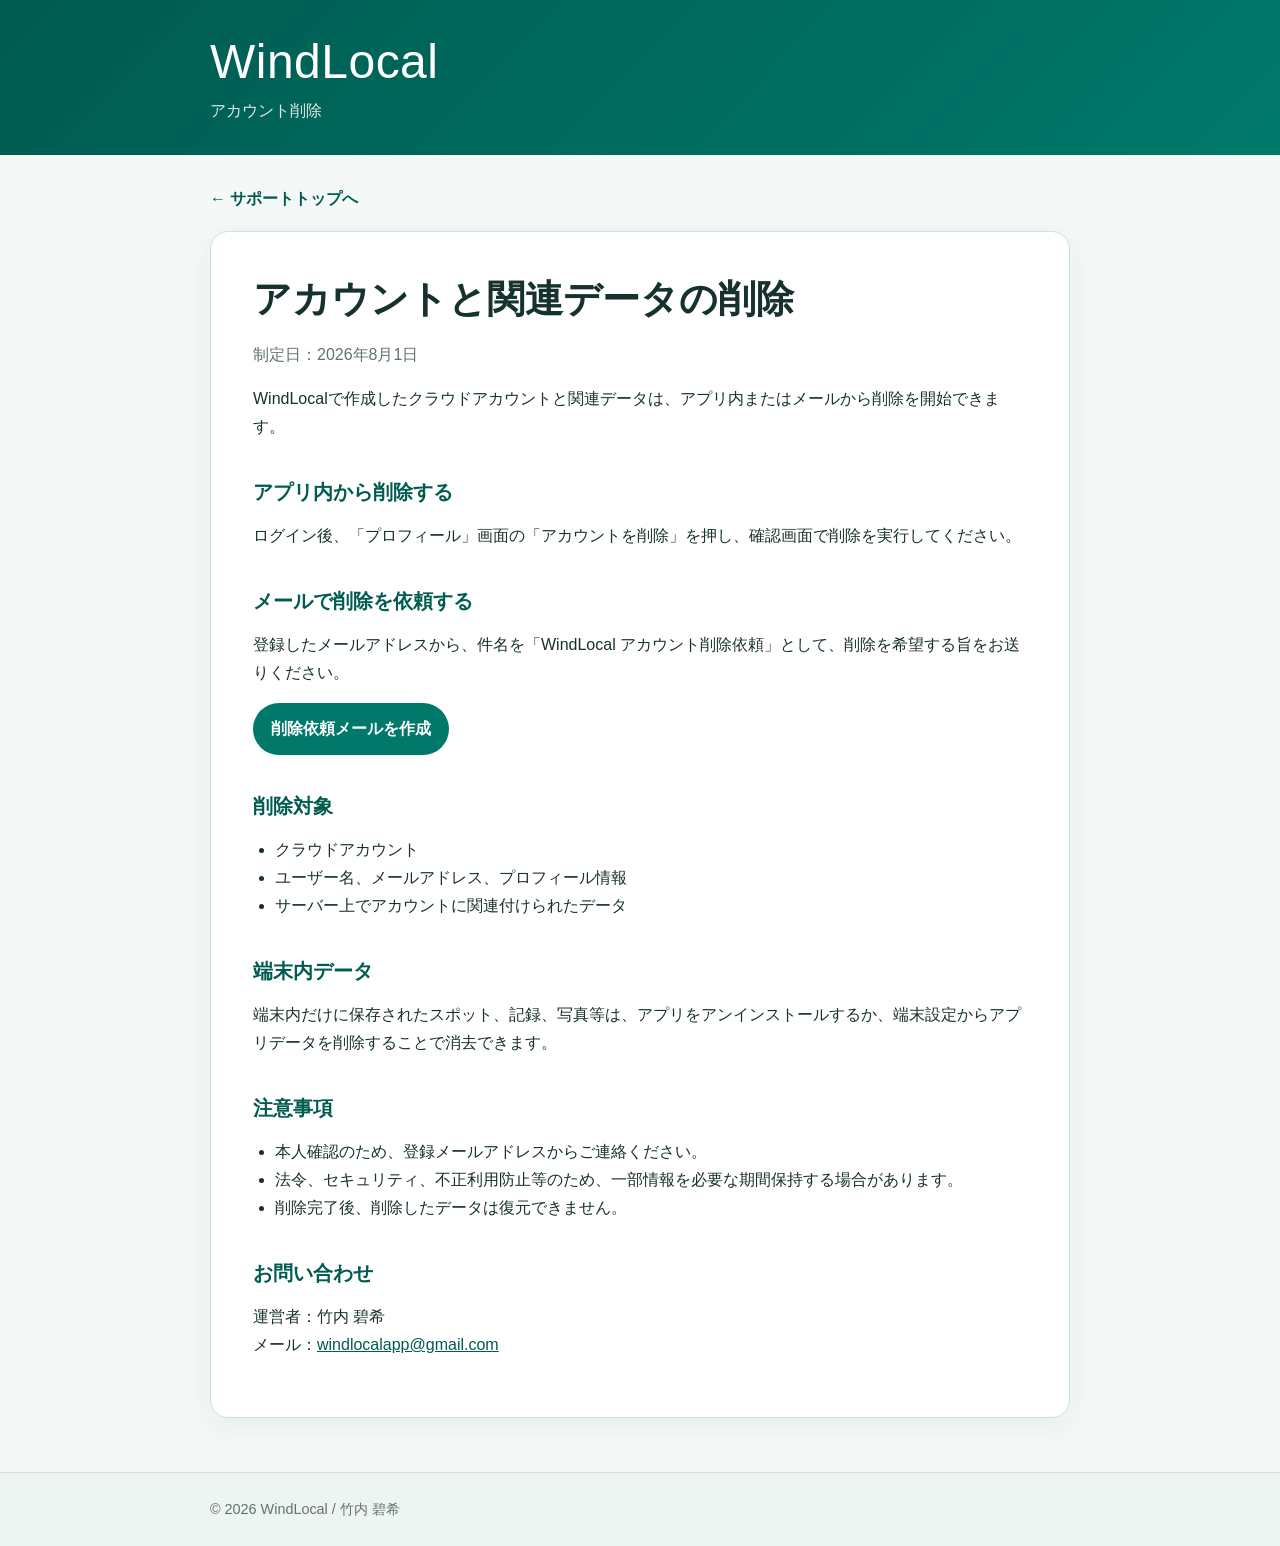
==== account-deletion/index.html @ b8f4931d "Publish WindLocal support pages" ====
<!doctype html>
<html lang="ja">
<head>
  <meta charset="utf-8">
  <meta name="viewport" content="width=device-width, initial-scale=1">
  <title>アカウント削除 | WindLocal</title>
  <link rel="stylesheet" href="../assets/style.css">
</head>
<body>
  <header class="site-header"><div class="header-inner"><p class="brand">WindLocal</p><p class="tagline">アカウント削除</p></div></header>
  <main class="content">
    <a class="back-link" href="../">← サポートトップへ</a>
    <article class="panel">
      <h1>アカウントと関連データの削除</h1>
      <p class="meta">制定日：2026年8月1日</p>
      <p>WindLocalで作成したクラウドアカウントと関連データは、アプリ内またはメールから削除を開始できます。</p>
      <h2>アプリ内から削除する</h2>
      <p>ログイン後、「プロフィール」画面の「アカウントを削除」を押し、確認画面で削除を実行してください。</p>
      <h2>メールで削除を依頼する</h2>
      <p>登録したメールアドレスから、件名を「WindLocal アカウント削除依頼」として、削除を希望する旨をお送りください。</p>
      <p><a class="button" href="mailto:windlocalapp@gmail.com?subject=WindLocal%20%E3%82%A2%E3%82%AB%E3%82%A6%E3%83%B3%E3%83%88%E5%89%8A%E9%99%A4%E4%BE%9D%E9%A0%BC">削除依頼メールを作成</a></p>
      <h2>削除対象</h2>
      <ul>
        <li>クラウドアカウント</li>
        <li>ユーザー名、メールアドレス、プロフィール情報</li>
        <li>サーバー上でアカウントに関連付けられたデータ</li>
      </ul>
      <h2>端末内データ</h2>
      <p>端末内だけに保存されたスポット、記録、写真等は、アプリをアンインストールするか、端末設定からアプリデータを削除することで消去できます。</p>
      <h2>注意事項</h2>
      <ul>
        <li>本人確認のため、登録メールアドレスからご連絡ください。</li>
        <li>法令、セキュリティ、不正利用防止等のため、一部情報を必要な期間保持する場合があります。</li>
        <li>削除完了後、削除したデータは復元できません。</li>
      </ul>
      <h2>お問い合わせ</h2>
      <p>運営者：竹内 碧希<br>メール：<a href="mailto:windlocalapp@gmail.com">windlocalapp@gmail.com</a></p>
    </article>
  </main>
  <footer class="site-footer"><div class="footer-inner">© 2026 WindLocal / 竹内 碧希</div></footer>
</body>
</html>
---- assets/style.css ----
:root {
  color-scheme: light;
  --brand: #00796b;
  --brand-dark: #005b50;
  --brand-soft: #e0f2f1;
  --ink: #17312e;
  --muted: #60736f;
  --line: #cfe1dd;
  --surface: #ffffff;
  --background: #f4f9f8;
}

* {
  box-sizing: border-box;
}

body {
  margin: 0;
  color: var(--ink);
  background: var(--background);
  font-family: -apple-system, BlinkMacSystemFont, "Hiragino Sans", "Yu Gothic", sans-serif;
  line-height: 1.75;
}

a {
  color: var(--brand-dark);
}

.site-header {
  background: linear-gradient(135deg, var(--brand-dark), var(--brand));
  color: #fff;
}

.header-inner,
.content,
.footer-inner {
  width: min(100% - 32px, 860px);
  margin: 0 auto;
}

.header-inner {
  padding: 34px 0 30px;
}

.brand {
  margin: 0;
  color: #fff;
  font-size: clamp(2rem, 7vw, 3rem);
  line-height: 1.15;
  letter-spacing: 0.01em;
}

.tagline {
  margin: 8px 0 0;
  color: rgba(255, 255, 255, 0.88);
}

.content {
  padding: 30px 0 54px;
}

.panel,
.card {
  border: 1px solid var(--line);
  border-radius: 18px;
  background: var(--surface);
  box-shadow: 0 8px 30px rgba(23, 49, 46, 0.06);
}

.panel {
  padding: clamp(22px, 5vw, 42px);
}

.lead {
  margin: 0 0 26px;
  color: var(--muted);
  font-size: 1.05rem;
}

.cards {
  display: grid;
  grid-template-columns: repeat(3, minmax(0, 1fr));
  gap: 14px;
  margin: 24px 0;
}

.card {
  display: block;
  padding: 20px;
  color: var(--ink);
  text-decoration: none;
  transition: transform 150ms ease, border-color 150ms ease;
}

.card:hover,
.card:focus-visible {
  border-color: var(--brand);
  transform: translateY(-2px);
}

.card strong {
  display: block;
  margin-bottom: 6px;
  color: var(--brand-dark);
}

.card span {
  color: var(--muted);
  font-size: 0.92rem;
}

.back-link {
  display: inline-block;
  margin-bottom: 18px;
  font-weight: 700;
  text-decoration: none;
}

h1,
h2 {
  line-height: 1.35;
}

h1 {
  margin: 0 0 10px;
  font-size: clamp(1.75rem, 5vw, 2.35rem);
}

h2 {
  margin: 34px 0 10px;
  padding-top: 4px;
  color: var(--brand-dark);
  font-size: 1.25rem;
}

ul {
  padding-left: 1.35rem;
}

.meta,
.note {
  color: var(--muted);
}

.note {
  padding: 14px 16px;
  border-left: 4px solid var(--brand);
  background: var(--brand-soft);
}

.button {
  display: inline-block;
  padding: 12px 18px;
  border-radius: 999px;
  color: #fff;
  background: var(--brand);
  font-weight: 700;
  text-decoration: none;
}

.site-footer {
  border-top: 1px solid var(--line);
  color: var(--muted);
  background: #edf5f3;
}

.footer-inner {
  padding: 24px 0;
  font-size: 0.9rem;
}

@media (max-width: 700px) {
  .cards {
    grid-template-columns: 1fr;
  }

  .header-inner {
    padding-top: 26px;
  }
}
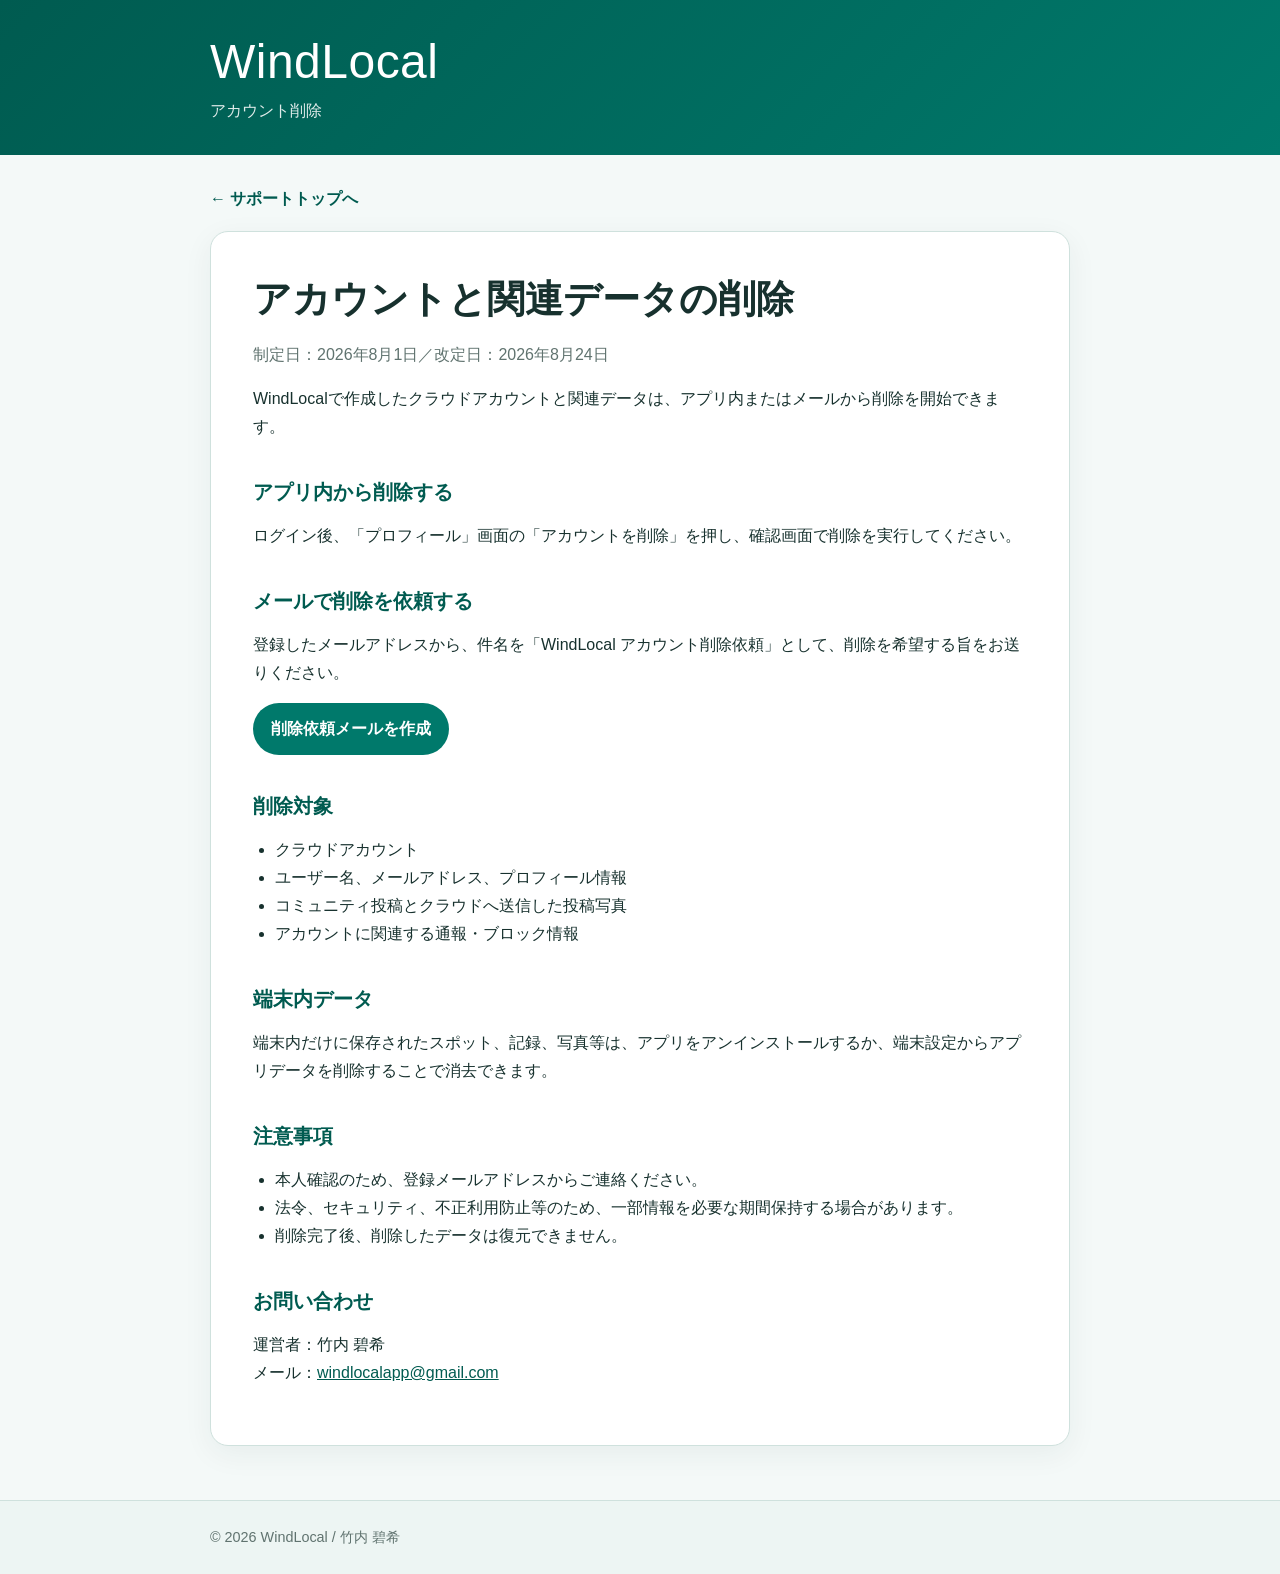
==== commit 9278eee0: "Update community safety and privacy policies" ====
--- a/account-deletion/index.html
+++ b/account-deletion/index.html
@@ -12,7 +12,7 @@
     <a class="back-link" href="../">← サポートトップへ</a>
     <article class="panel">
       <h1>アカウントと関連データの削除</h1>
-      <p class="meta">制定日：2026年8月1日</p>
+      <p class="meta">制定日：2026年8月1日／改定日：2026年8月24日</p>
       <p>WindLocalで作成したクラウドアカウントと関連データは、アプリ内またはメールから削除を開始できます。</p>
       <h2>アプリ内から削除する</h2>
       <p>ログイン後、「プロフィール」画面の「アカウントを削除」を押し、確認画面で削除を実行してください。</p>
@@ -23,7 +23,8 @@
       <ul>
         <li>クラウドアカウント</li>
         <li>ユーザー名、メールアドレス、プロフィール情報</li>
-        <li>サーバー上でアカウントに関連付けられたデータ</li>
+        <li>コミュニティ投稿とクラウドへ送信した投稿写真</li>
+        <li>アカウントに関連する通報・ブロック情報</li>
       </ul>
       <h2>端末内データ</h2>
       <p>端末内だけに保存されたスポット、記録、写真等は、アプリをアンインストールするか、端末設定からアプリデータを削除することで消去できます。</p>
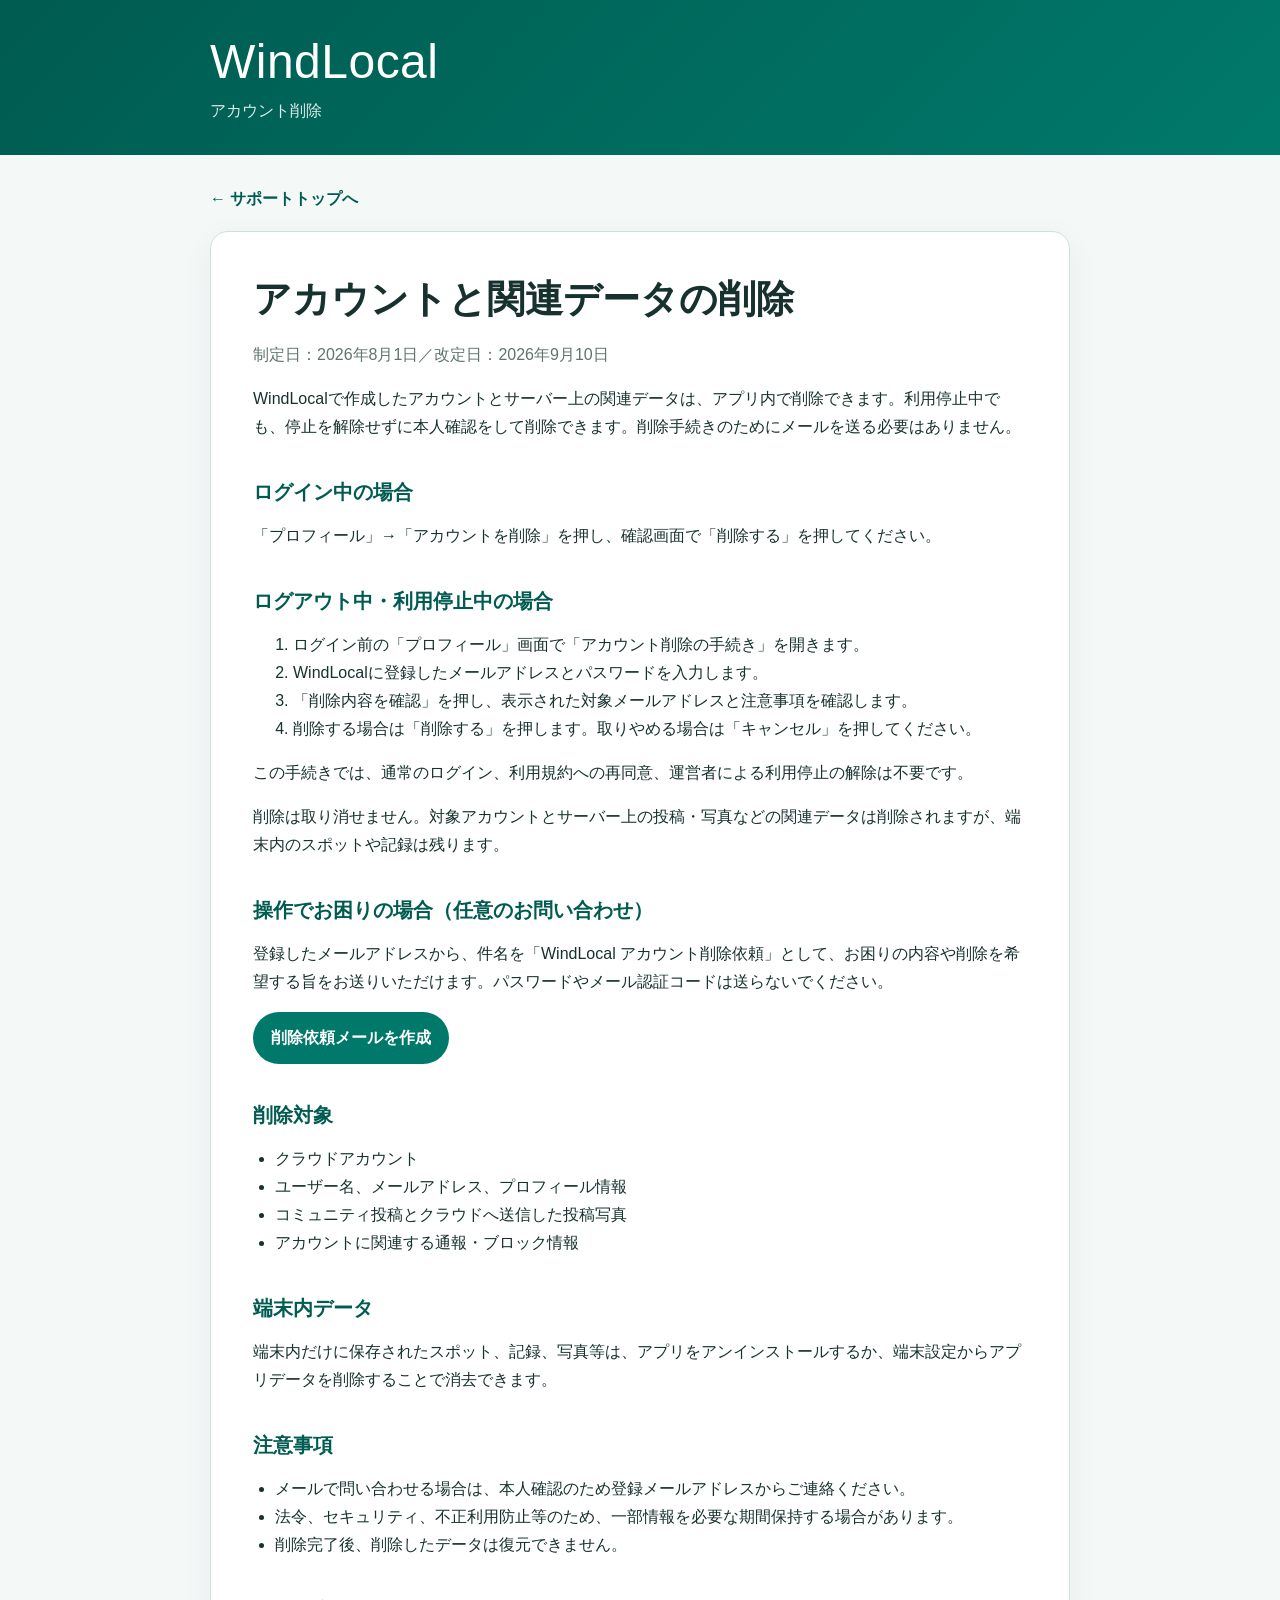
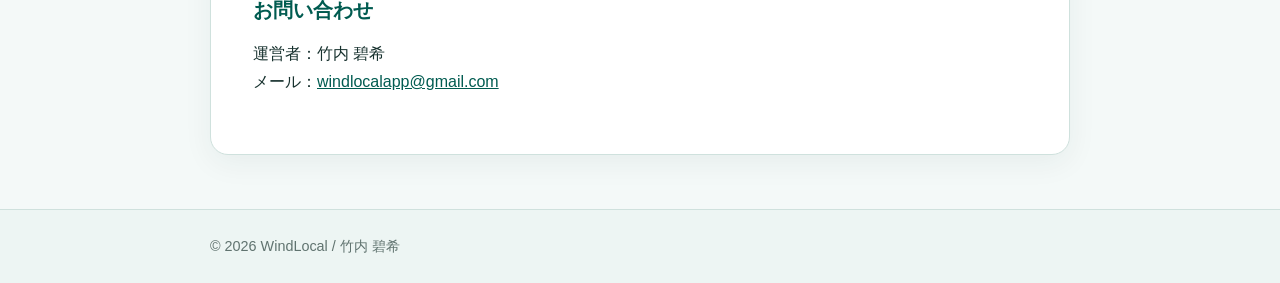
==== commit 1739082c: "Document in-app deletion for suspended accounts" ====
--- a/account-deletion/index.html
+++ b/account-deletion/index.html
@@ -12,12 +12,21 @@
     <a class="back-link" href="../">← サポートトップへ</a>
     <article class="panel">
       <h1>アカウントと関連データの削除</h1>
-      <p class="meta">制定日：2026年8月1日／改定日：2026年8月24日</p>
-      <p>WindLocalで作成したクラウドアカウントと関連データは、アプリ内またはメールから削除を開始できます。</p>
-      <h2>アプリ内から削除する</h2>
-      <p>ログイン後、「プロフィール」画面の「アカウントを削除」を押し、確認画面で削除を実行してください。</p>
-      <h2>メールで削除を依頼する</h2>
-      <p>登録したメールアドレスから、件名を「WindLocal アカウント削除依頼」として、削除を希望する旨をお送りください。</p>
+      <p class="meta">制定日：2026年8月1日／改定日：2026年9月10日</p>
+      <p>WindLocalで作成したアカウントとサーバー上の関連データは、アプリ内で削除できます。利用停止中でも、停止を解除せずに本人確認をして削除できます。削除手続きのためにメールを送る必要はありません。</p>
+      <h2>ログイン中の場合</h2>
+      <p>「プロフィール」→「アカウントを削除」を押し、確認画面で「削除する」を押してください。</p>
+      <h2>ログアウト中・利用停止中の場合</h2>
+      <ol>
+        <li>ログイン前の「プロフィール」画面で「アカウント削除の手続き」を開きます。</li>
+        <li>WindLocalに登録したメールアドレスとパスワードを入力します。</li>
+        <li>「削除内容を確認」を押し、表示された対象メールアドレスと注意事項を確認します。</li>
+        <li>削除する場合は「削除する」を押します。取りやめる場合は「キャンセル」を押してください。</li>
+      </ol>
+      <p>この手続きでは、通常のログイン、利用規約への再同意、運営者による利用停止の解除は不要です。</p>
+      <p>削除は取り消せません。対象アカウントとサーバー上の投稿・写真などの関連データは削除されますが、端末内のスポットや記録は残ります。</p>
+      <h2>操作でお困りの場合（任意のお問い合わせ）</h2>
+      <p>登録したメールアドレスから、件名を「WindLocal アカウント削除依頼」として、お困りの内容や削除を希望する旨をお送りいただけます。パスワードやメール認証コードは送らないでください。</p>
       <p><a class="button" href="mailto:windlocalapp@gmail.com?subject=WindLocal%20%E3%82%A2%E3%82%AB%E3%82%A6%E3%83%B3%E3%83%88%E5%89%8A%E9%99%A4%E4%BE%9D%E9%A0%BC">削除依頼メールを作成</a></p>
       <h2>削除対象</h2>
       <ul>
@@ -30,7 +39,7 @@
       <p>端末内だけに保存されたスポット、記録、写真等は、アプリをアンインストールするか、端末設定からアプリデータを削除することで消去できます。</p>
       <h2>注意事項</h2>
       <ul>
-        <li>本人確認のため、登録メールアドレスからご連絡ください。</li>
+        <li>メールで問い合わせる場合は、本人確認のため登録メールアドレスからご連絡ください。</li>
         <li>法令、セキュリティ、不正利用防止等のため、一部情報を必要な期間保持する場合があります。</li>
         <li>削除完了後、削除したデータは復元できません。</li>
       </ul>
